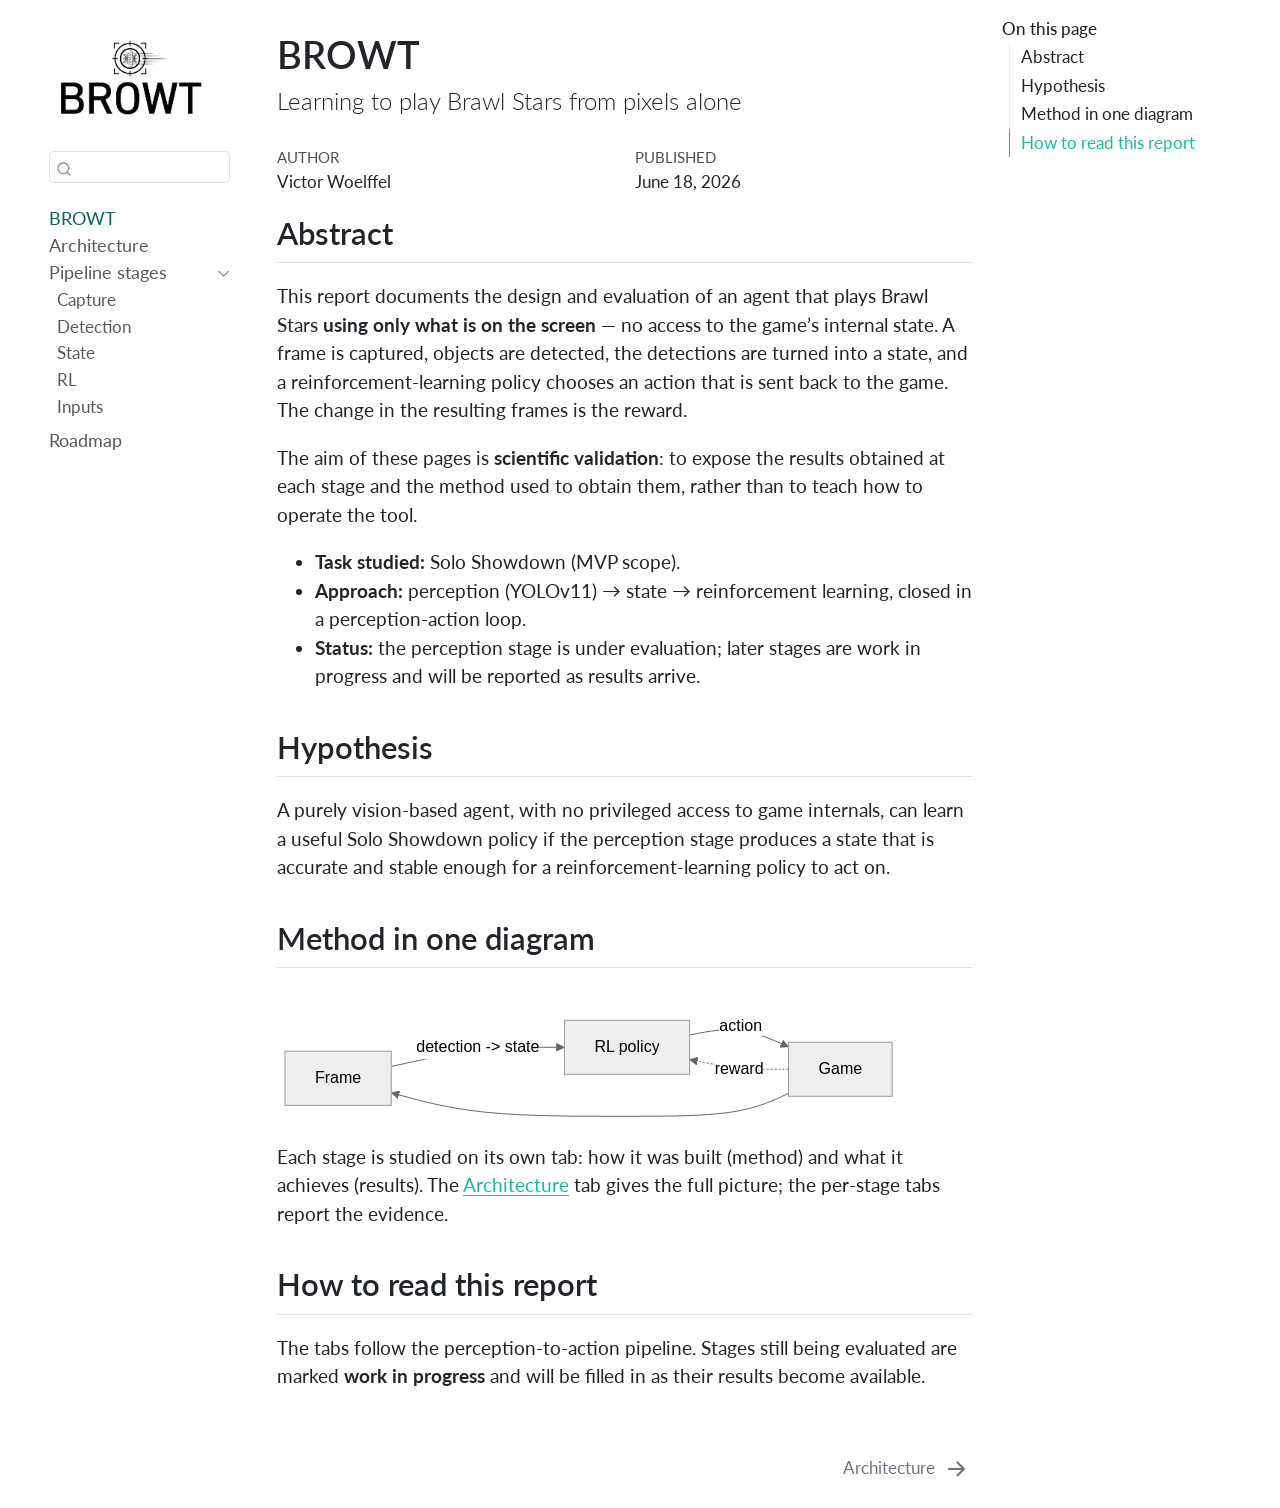
==== index.html @ 758b37a7 "Built site for gh-pages" ====
<!DOCTYPE html>
<html xmlns="http://www.w3.org/1999/xhtml" lang="en" xml:lang="en"><head>

<meta charset="utf-8">
<meta name="generator" content="quarto-1.9.37">

<meta name="viewport" content="width=device-width, initial-scale=1.0, user-scalable=yes">

<meta name="author" content="Victor Woelffel">
<meta name="dcterms.date" content="2026-06-18">

<title>BROWT</title>
<style>
/* Default styles provided by pandoc.
** See https://pandoc.org/MANUAL.html#variables-for-html for config info.
*/
code{white-space: pre-wrap;}
span.smallcaps{font-variant: small-caps;}
div.columns{display: flex; gap: min(4vw, 1.5em);}
div.column{flex: auto; overflow-x: auto;}
div.hanging-indent{margin-left: 1.5em; text-indent: -1.5em;}
ul.task-list{list-style: none;}
ul.task-list li input[type="checkbox"] {
  width: 0.8em;
  margin: 0 0.8em 0.2em -1em; /* quarto-specific, see https://github.com/quarto-dev/quarto-cli/issues/4556 */ 
  vertical-align: middle;
}
</style>


<script src="site_libs/quarto-nav/quarto-nav.js"></script>
<script src="site_libs/quarto-nav/headroom.min.js"></script>
<script src="site_libs/clipboard/clipboard.min.js"></script>
<script src="site_libs/quarto-search/autocomplete.umd.js"></script>
<script src="site_libs/quarto-search/fuse.min.js"></script>
<script src="site_libs/quarto-search/quarto-search.js"></script>
<meta name="quarto:offset" content="./">
<link href="./architecture.html" rel="next">
<script src="site_libs/quarto-html/quarto.js" type="module"></script>
<script src="site_libs/quarto-html/tabsets/tabsets.js" type="module"></script>
<script src="site_libs/quarto-html/popper.min.js"></script>
<script src="site_libs/quarto-html/tippy.umd.min.js"></script>
<script src="site_libs/quarto-html/anchor.min.js"></script>
<link href="site_libs/quarto-html/tippy.css" rel="stylesheet">
<link href="site_libs/quarto-html/quarto-syntax-highlighting-acf12a64177840b8d86f2d4f01b2e9fb.css" rel="stylesheet" id="quarto-text-highlighting-styles">
<script src="site_libs/bootstrap/bootstrap.min.js"></script>
<link href="site_libs/bootstrap/bootstrap-icons.css" rel="stylesheet">
<link href="site_libs/bootstrap/bootstrap-3933abb7470050122afa795de693b773.min.css" rel="stylesheet" append-hash="true" id="quarto-bootstrap" data-mode="light">
<script id="quarto-search-options" type="application/json">{
  "location": "sidebar",
  "copy-button": false,
  "collapse-after": 3,
  "panel-placement": "start",
  "type": "textbox",
  "limit": 50,
  "keyboard-shortcut": [
    "f",
    "/",
    "s"
  ],
  "show-item-context": false,
  "language": {
    "search-no-results-text": "No results",
    "search-matching-documents-text": "matching documents",
    "search-copy-link-title": "Copy link to search",
    "search-hide-matches-text": "Hide additional matches",
    "search-more-match-text": "more match in this document",
    "search-more-matches-text": "more matches in this document",
    "search-clear-button-title": "Clear",
    "search-text-placeholder": "",
    "search-detached-cancel-button-title": "Cancel",
    "search-submit-button-title": "Submit",
    "search-label": "Search"
  }
}</script>
<meta name="mermaid-theme" content="neutral">
<script src="site_libs/quarto-diagram/mermaid.min.js"></script>
<script src="site_libs/quarto-diagram/mermaid-init.js"></script>
<link href="site_libs/quarto-diagram/mermaid.css" rel="stylesheet">


<link rel="stylesheet" href="custom.css">
</head>

<body class="nav-sidebar floating quarto-light">

<div id="quarto-search-results"></div>
  <header id="quarto-header" class="headroom fixed-top">
  <nav class="quarto-secondary-nav">
    <div class="container-fluid d-flex">
      <button type="button" class="quarto-btn-toggle btn" data-bs-toggle="collapse" role="button" data-bs-target=".quarto-sidebar-collapse-item" aria-controls="quarto-sidebar" aria-expanded="false" aria-label="Toggle sidebar navigation" onclick="if (window.quartoToggleHeadroom) { window.quartoToggleHeadroom(); }">
        <i class="bi bi-layout-text-sidebar-reverse"></i>
      </button>
        <nav class="quarto-page-breadcrumbs" aria-label="breadcrumb"><ol class="breadcrumb"><li class="breadcrumb-item"><a href="./index.html"><span class="chapter-title">BROWT</span></a></li></ol></nav>
        <a class="flex-grow-1" role="navigation" data-bs-toggle="collapse" data-bs-target=".quarto-sidebar-collapse-item" aria-controls="quarto-sidebar" aria-expanded="false" aria-label="Toggle sidebar navigation" onclick="if (window.quartoToggleHeadroom) { window.quartoToggleHeadroom(); }">      
        </a>
      <button type="button" class="btn quarto-search-button" aria-label="Search" onclick="window.quartoOpenSearch();">
        <i class="bi bi-search"></i>
      </button>
    </div>
  </nav>
</header>
<!-- content -->
<div id="quarto-content" class="quarto-container page-columns page-rows-contents page-layout-article">
<!-- sidebar -->
  <nav id="quarto-sidebar" class="sidebar collapse collapse-horizontal quarto-sidebar-collapse-item sidebar-navigation floating overflow-auto">
    <div class="pt-lg-2 mt-2 text-left sidebar-header sidebar-header-stacked">
      <a href="./index.html" class="sidebar-logo-link">
      <img src="./assets/logo.png" alt="" class="sidebar-logo light-content py-0 d-lg-inline d-none">
      <img src="./assets/logo.png" alt="" class="sidebar-logo dark-content py-0 d-lg-inline d-none">
      </a>
    <div class="sidebar-title mb-0 py-0">
      <a href="./">BROWT</a> 
        <div class="sidebar-tools-main">
    <a href="https://github.com/Victor11W/brawl_bot" title="Source Code" class="quarto-navigation-tool px-1" aria-label="Source Code"><i class="bi bi-github"></i></a>
</div>
    </div>
      </div>
        <div class="mt-2 flex-shrink-0 align-items-center">
        <div class="sidebar-search">
        <div id="quarto-search" class="" title="Search"></div>
        </div>
        </div>
    <div class="sidebar-menu-container"> 
    <ul class="list-unstyled mt-1">
        <li class="sidebar-item">
  <div class="sidebar-item-container"> 
  <a href="./index.html" class="sidebar-item-text sidebar-link active"><span class="chapter-title">BROWT</span></a>
  </div>
</li>
        <li class="sidebar-item">
  <div class="sidebar-item-container"> 
  <a href="./architecture.html" class="sidebar-item-text sidebar-link"><span class="chapter-title">Architecture</span></a>
  </div>
</li>
        <li class="sidebar-item sidebar-item-section">
      <div class="sidebar-item-container"> 
            <a class="sidebar-item-text sidebar-link text-start" data-bs-toggle="collapse" data-bs-target="#quarto-sidebar-section-1" role="navigation" aria-expanded="true">
 <span class="menu-text">Pipeline stages</span></a>
          <a class="sidebar-item-toggle text-start" data-bs-toggle="collapse" data-bs-target="#quarto-sidebar-section-1" role="navigation" aria-expanded="true" aria-label="Toggle section">
            <i class="bi bi-chevron-right ms-2"></i>
          </a> 
      </div>
      <ul id="quarto-sidebar-section-1" class="collapse list-unstyled sidebar-section depth1 show">  
          <li class="sidebar-item">
  <div class="sidebar-item-container"> 
  <a href="./capture.html" class="sidebar-item-text sidebar-link"><span class="chapter-title">Capture</span></a>
  </div>
</li>
          <li class="sidebar-item">
  <div class="sidebar-item-container"> 
  <a href="./detection.html" class="sidebar-item-text sidebar-link"><span class="chapter-title">Detection</span></a>
  </div>
</li>
          <li class="sidebar-item">
  <div class="sidebar-item-container"> 
  <a href="./state.html" class="sidebar-item-text sidebar-link"><span class="chapter-title">State</span></a>
  </div>
</li>
          <li class="sidebar-item">
  <div class="sidebar-item-container"> 
  <a href="./rl.html" class="sidebar-item-text sidebar-link"><span class="chapter-title">RL</span></a>
  </div>
</li>
          <li class="sidebar-item">
  <div class="sidebar-item-container"> 
  <a href="./inputs.html" class="sidebar-item-text sidebar-link"><span class="chapter-title">Inputs</span></a>
  </div>
</li>
      </ul>
  </li>
        <li class="sidebar-item">
  <div class="sidebar-item-container"> 
  <a href="./roadmap.html" class="sidebar-item-text sidebar-link"><span class="chapter-title">Roadmap</span></a>
  </div>
</li>
    </ul>
    </div>
</nav>
<div id="quarto-sidebar-glass" class="quarto-sidebar-collapse-item" data-bs-toggle="collapse" data-bs-target=".quarto-sidebar-collapse-item"></div>
<!-- margin-sidebar -->
    <div id="quarto-margin-sidebar" class="sidebar margin-sidebar">
        <nav id="TOC" role="doc-toc" class="toc-active" data-toc-expanded="1">
    <h2 id="toc-title">On this page</h2>
   
  <ul>
  <li><a href="#abstract" id="toc-abstract" class="nav-link active" data-scroll-target="#abstract">Abstract</a></li>
  <li><a href="#hypothesis" id="toc-hypothesis" class="nav-link" data-scroll-target="#hypothesis">Hypothesis</a></li>
  <li><a href="#method-in-one-diagram" id="toc-method-in-one-diagram" class="nav-link" data-scroll-target="#method-in-one-diagram">Method in one diagram</a></li>
  <li><a href="#how-to-read-this-report" id="toc-how-to-read-this-report" class="nav-link" data-scroll-target="#how-to-read-this-report">How to read this report</a></li>
  </ul>
</nav>
    </div>
<!-- main -->
<main class="content" id="quarto-document-content">

<header id="title-block-header" class="quarto-title-block default">
<div class="quarto-title">
<h1 class="title">BROWT</h1>
<p class="subtitle lead">Learning to play Brawl Stars from pixels alone</p>
</div>



<div class="quarto-title-meta">

    <div>
    <div class="quarto-title-meta-heading">Author</div>
    <div class="quarto-title-meta-contents">
             <p>Victor Woelffel </p>
          </div>
  </div>
    
    <div>
    <div class="quarto-title-meta-heading">Published</div>
    <div class="quarto-title-meta-contents">
      <p class="date">June 18, 2026</p>
    </div>
  </div>
  
    
  </div>
  


</header>


<section id="abstract" class="level2">
<h2 class="anchored" data-anchor-id="abstract">Abstract</h2>
<p>This report documents the design and evaluation of an agent that plays Brawl Stars <strong>using only what is on the screen</strong> — no access to the game’s internal state. A frame is captured, objects are detected, the detections are turned into a state, and a reinforcement-learning policy chooses an action that is sent back to the game. The change in the resulting frames is the reward.</p>
<p>The aim of these pages is <strong>scientific validation</strong>: to expose the results obtained at each stage and the method used to obtain them, rather than to teach how to operate the tool.</p>
<ul>
<li><strong>Task studied:</strong> Solo Showdown (MVP scope).</li>
<li><strong>Approach:</strong> perception (YOLOv11) → state → reinforcement learning, closed in a perception-action loop.</li>
<li><strong>Status:</strong> the perception stage is under evaluation; later stages are work in progress and will be reported as results arrive.</li>
</ul>
</section>
<section id="hypothesis" class="level2">
<h2 class="anchored" data-anchor-id="hypothesis">Hypothesis</h2>
<p>A purely vision-based agent, with no privileged access to game internals, can learn a useful Solo Showdown policy if the perception stage produces a state that is accurate and stable enough for a reinforcement-learning policy to act on.</p>
</section>
<section id="method-in-one-diagram" class="level2">
<h2 class="anchored" data-anchor-id="method-in-one-diagram">Method in one diagram</h2>
<div class="cell" data-layout-align="default">
<div class="cell-output-display">
<div>
<p></p><figure class="figure"><p></p>
<div>
<pre class="mermaid mermaid-js">flowchart LR
    F[Frame] --&gt;|detection -&gt; state| G[RL policy]
    G --&gt;|action| H[Game]
    H --&gt; F
    H -.reward.-&gt; G
</pre>
</div>
<p></p></figure><p></p>
</div>
</div>
</div>
<p>Each stage is studied on its own tab: how it was built (method) and what it achieves (results). The <a href="./architecture.html">Architecture</a> tab gives the full picture; the per-stage tabs report the evidence.</p>
</section>
<section id="how-to-read-this-report" class="level2">
<h2 class="anchored" data-anchor-id="how-to-read-this-report">How to read this report</h2>
<p>The tabs follow the perception-to-action pipeline. Stages still being evaluated are marked <strong>work in progress</strong> and will be filled in as their results become available.</p>


</section>

</main> <!-- /main -->
<script id="quarto-html-after-body" type="application/javascript">
  window.document.addEventListener("DOMContentLoaded", function (event) {
    const icon = "";
    const anchorJS = new window.AnchorJS();
    anchorJS.options = {
      placement: 'right',
      icon: icon
    };
    anchorJS.add('.anchored');
    const isCodeAnnotation = (el) => {
      for (const clz of el.classList) {
        if (clz.startsWith('code-annotation-')) {                     
          return true;
        }
      }
      return false;
    }
    const onCopySuccess = function(e) {
      // button target
      const button = e.trigger;
      // don't keep focus
      button.blur();
      // flash "checked"
      button.classList.add('code-copy-button-checked');
      var currentTitle = button.getAttribute("title");
      button.setAttribute("title", "Copied!");
      let tooltip;
      if (window.bootstrap) {
        button.setAttribute("data-bs-toggle", "tooltip");
        button.setAttribute("data-bs-placement", "left");
        button.setAttribute("data-bs-title", "Copied!");
        tooltip = new bootstrap.Tooltip(button, 
          { trigger: "manual", 
            customClass: "code-copy-button-tooltip",
            offset: [0, -8]});
        tooltip.show();    
      }
      setTimeout(function() {
        if (tooltip) {
          tooltip.hide();
          button.removeAttribute("data-bs-title");
          button.removeAttribute("data-bs-toggle");
          button.removeAttribute("data-bs-placement");
        }
        button.setAttribute("title", currentTitle);
        button.classList.remove('code-copy-button-checked');
      }, 1000);
      // clear code selection
      e.clearSelection();
    }
    const getTextToCopy = function(trigger) {
      const outerScaffold = trigger.parentElement.cloneNode(true);
      const codeEl = outerScaffold.querySelector('code');
      for (const childEl of codeEl.children) {
        if (isCodeAnnotation(childEl)) {
          childEl.remove();
        }
      }
      return codeEl.innerText;
    }
    const clipboard = new window.ClipboardJS('.code-copy-button:not([data-in-quarto-modal])', {
      text: getTextToCopy
    });
    clipboard.on('success', onCopySuccess);
    if (window.document.getElementById('quarto-embedded-source-code-modal')) {
      const clipboardModal = new window.ClipboardJS('.code-copy-button[data-in-quarto-modal]', {
        text: getTextToCopy,
        container: window.document.getElementById('quarto-embedded-source-code-modal')
      });
      clipboardModal.on('success', onCopySuccess);
    }
      var localhostRegex = new RegExp(/^(?:http|https):\/\/localhost\:?[0-9]*\//);
      var mailtoRegex = new RegExp(/^mailto:/);
        var filterRegex = new RegExp('/' + window.location.host + '/');
      var isInternal = (href) => {
          return filterRegex.test(href) || localhostRegex.test(href) || mailtoRegex.test(href);
      }
      // Inspect non-navigation links and adorn them if external
     var links = window.document.querySelectorAll('a[href]:not(.nav-link):not(.navbar-brand):not(.toc-action):not(.sidebar-link):not(.sidebar-item-toggle):not(.pagination-link):not(.no-external):not([aria-hidden]):not(.dropdown-item):not(.quarto-navigation-tool):not(.about-link)');
      for (var i=0; i<links.length; i++) {
        const link = links[i];
        if (!isInternal(link.href)) {
          // undo the damage that might have been done by quarto-nav.js in the case of
          // links that we want to consider external
          if (link.dataset.originalHref !== undefined) {
            link.href = link.dataset.originalHref;
          }
        }
      }
    function tippyHover(el, contentFn, onTriggerFn, onUntriggerFn) {
      const config = {
        allowHTML: true,
        maxWidth: 500,
        delay: 100,
        arrow: false,
        appendTo: function(el) {
            return el.parentElement;
        },
        interactive: true,
        interactiveBorder: 10,
        theme: 'quarto',
        placement: 'bottom-start',
      };
      if (contentFn) {
        config.content = contentFn;
      }
      if (onTriggerFn) {
        config.onTrigger = onTriggerFn;
      }
      if (onUntriggerFn) {
        config.onUntrigger = onUntriggerFn;
      }
      window.tippy(el, config); 
    }
    const noterefs = window.document.querySelectorAll('a[role="doc-noteref"]');
    for (var i=0; i<noterefs.length; i++) {
      const ref = noterefs[i];
      tippyHover(ref, function() {
        // use id or data attribute instead here
        let href = ref.getAttribute('data-footnote-href') || ref.getAttribute('href');
        try { href = new URL(href).hash; } catch {}
        const id = href.replace(/^#\/?/, "");
        const note = window.document.getElementById(id);
        if (note) {
          return note.innerHTML;
        } else {
          return "";
        }
      });
    }
    const xrefs = window.document.querySelectorAll('a.quarto-xref');
    const processXRef = (id, note) => {
      // Strip column container classes
      const stripColumnClz = (el) => {
        el.classList.remove("page-full", "page-columns");
        if (el.children) {
          for (const child of el.children) {
            stripColumnClz(child);
          }
        }
      }
      stripColumnClz(note)
      if (id === null || id.startsWith('sec-')) {
        // Special case sections, only their first couple elements
        const container = document.createElement("div");
        if (note.children && note.children.length > 2) {
          container.appendChild(note.children[0].cloneNode(true));
          for (let i = 1; i < note.children.length; i++) {
            const child = note.children[i];
            if (child.tagName === "P" && child.innerText === "") {
              continue;
            } else {
              container.appendChild(child.cloneNode(true));
              break;
            }
          }
          if (window.Quarto?.typesetMath) {
            window.Quarto.typesetMath(container);
          }
          return container.innerHTML
        } else {
          if (window.Quarto?.typesetMath) {
            window.Quarto.typesetMath(note);
          }
          return note.innerHTML;
        }
      } else {
        // Remove any anchor links if they are present
        const anchorLink = note.querySelector('a.anchorjs-link');
        if (anchorLink) {
          anchorLink.remove();
        }
        if (window.Quarto?.typesetMath) {
          window.Quarto.typesetMath(note);
        }
        if (note.classList.contains("callout")) {
          return note.outerHTML;
        } else {
          return note.innerHTML;
        }
      }
    }
    for (var i=0; i<xrefs.length; i++) {
      const xref = xrefs[i];
      tippyHover(xref, undefined, function(instance) {
        instance.disable();
        let url = xref.getAttribute('href');
        let hash = undefined; 
        if (url.startsWith('#')) {
          hash = url;
        } else {
          try { hash = new URL(url).hash; } catch {}
        }
        if (hash) {
          const id = hash.replace(/^#\/?/, "");
          const note = window.document.getElementById(id);
          if (note !== null) {
            try {
              const html = processXRef(id, note.cloneNode(true));
              instance.setContent(html);
            } finally {
              instance.enable();
              instance.show();
            }
          } else {
            // See if we can fetch this
            fetch(url.split('#')[0])
            .then(res => res.text())
            .then(html => {
              const parser = new DOMParser();
              const htmlDoc = parser.parseFromString(html, "text/html");
              const note = htmlDoc.getElementById(id);
              if (note !== null) {
                const html = processXRef(id, note);
                instance.setContent(html);
              } 
            }).finally(() => {
              instance.enable();
              instance.show();
            });
          }
        } else {
          // See if we can fetch a full url (with no hash to target)
          // This is a special case and we should probably do some content thinning / targeting
          fetch(url)
          .then(res => res.text())
          .then(html => {
            const parser = new DOMParser();
            const htmlDoc = parser.parseFromString(html, "text/html");
            const note = htmlDoc.querySelector('main.content');
            if (note !== null) {
              // This should only happen for chapter cross references
              // (since there is no id in the URL)
              // remove the first header
              if (note.children.length > 0 && note.children[0].tagName === "HEADER") {
                note.children[0].remove();
              }
              const html = processXRef(null, note);
              instance.setContent(html);
            } 
          }).finally(() => {
            instance.enable();
            instance.show();
          });
        }
      }, function(instance) {
      });
    }
        let selectedAnnoteEl;
        const selectorForAnnotation = ( cell, annotation) => {
          let cellAttr = 'data-code-cell="' + cell + '"';
          let lineAttr = 'data-code-annotation="' +  annotation + '"';
          const selector = 'span[' + cellAttr + '][' + lineAttr + ']';
          return selector;
        }
        const selectCodeLines = (annoteEl) => {
          const doc = window.document;
          const targetCell = annoteEl.getAttribute("data-target-cell");
          const targetAnnotation = annoteEl.getAttribute("data-target-annotation");
          const annoteSpan = window.document.querySelector(selectorForAnnotation(targetCell, targetAnnotation));
          const lines = annoteSpan.getAttribute("data-code-lines").split(",");
          const lineIds = lines.map((line) => {
            return targetCell + "-" + line;
          })
          let top = null;
          let height = null;
          let parent = null;
          if (lineIds.length > 0) {
              //compute the position of the single el (top and bottom and make a div)
              const el = window.document.getElementById(lineIds[0]);
              top = el.offsetTop;
              height = el.offsetHeight;
              parent = el.parentElement.parentElement;
            if (lineIds.length > 1) {
              const lastEl = window.document.getElementById(lineIds[lineIds.length - 1]);
              const bottom = lastEl.offsetTop + lastEl.offsetHeight;
              height = bottom - top;
            }
            if (top !== null && height !== null && parent !== null) {
              // cook up a div (if necessary) and position it 
              let div = window.document.getElementById("code-annotation-line-highlight");
              if (div === null) {
                div = window.document.createElement("div");
                div.setAttribute("id", "code-annotation-line-highlight");
                div.style.position = 'absolute';
                parent.appendChild(div);
              }
              div.style.top = top - 2 + "px";
              div.style.height = height + 4 + "px";
              div.style.left = 0;
              let gutterDiv = window.document.getElementById("code-annotation-line-highlight-gutter");
              if (gutterDiv === null) {
                gutterDiv = window.document.createElement("div");
                gutterDiv.setAttribute("id", "code-annotation-line-highlight-gutter");
                gutterDiv.style.position = 'absolute';
                const codeCell = window.document.getElementById(targetCell);
                const gutter = codeCell.querySelector('.code-annotation-gutter');
                gutter.appendChild(gutterDiv);
              }
              gutterDiv.style.top = top - 2 + "px";
              gutterDiv.style.height = height + 4 + "px";
            }
            selectedAnnoteEl = annoteEl;
          }
        };
        const unselectCodeLines = () => {
          const elementsIds = ["code-annotation-line-highlight", "code-annotation-line-highlight-gutter"];
          elementsIds.forEach((elId) => {
            const div = window.document.getElementById(elId);
            if (div) {
              div.remove();
            }
          });
          selectedAnnoteEl = undefined;
        };
          // Handle positioning of the toggle
      window.addEventListener(
        "resize",
        throttle(() => {
          elRect = undefined;
          if (selectedAnnoteEl) {
            selectCodeLines(selectedAnnoteEl);
          }
        }, 10)
      );
      function throttle(fn, ms) {
      let throttle = false;
      let timer;
        return (...args) => {
          if(!throttle) { // first call gets through
              fn.apply(this, args);
              throttle = true;
          } else { // all the others get throttled
              if(timer) clearTimeout(timer); // cancel #2
              timer = setTimeout(() => {
                fn.apply(this, args);
                timer = throttle = false;
              }, ms);
          }
        };
      }
        // Attach click handler to the DT
        const annoteDls = window.document.querySelectorAll('dt[data-target-cell]');
        for (const annoteDlNode of annoteDls) {
          annoteDlNode.addEventListener('click', (event) => {
            const clickedEl = event.target;
            if (clickedEl !== selectedAnnoteEl) {
              unselectCodeLines();
              const activeEl = window.document.querySelector('dt[data-target-cell].code-annotation-active');
              if (activeEl) {
                activeEl.classList.remove('code-annotation-active');
              }
              selectCodeLines(clickedEl);
              clickedEl.classList.add('code-annotation-active');
            } else {
              // Unselect the line
              unselectCodeLines();
              clickedEl.classList.remove('code-annotation-active');
            }
          });
        }
    const findCites = (el) => {
      const parentEl = el.parentElement;
      if (parentEl) {
        const cites = parentEl.dataset.cites;
        if (cites) {
          return {
            el,
            cites: cites.split(' ')
          };
        } else {
          return findCites(el.parentElement)
        }
      } else {
        return undefined;
      }
    };
    var bibliorefs = window.document.querySelectorAll('a[role="doc-biblioref"]');
    for (var i=0; i<bibliorefs.length; i++) {
      const ref = bibliorefs[i];
      const citeInfo = findCites(ref);
      if (citeInfo) {
        tippyHover(citeInfo.el, function() {
          var popup = window.document.createElement('div');
          citeInfo.cites.forEach(function(cite) {
            var citeDiv = window.document.createElement('div');
            citeDiv.classList.add('hanging-indent');
            citeDiv.classList.add('csl-entry');
            var biblioDiv = window.document.getElementById('ref-' + cite);
            if (biblioDiv) {
              citeDiv.innerHTML = biblioDiv.innerHTML;
            }
            popup.appendChild(citeDiv);
          });
          return popup.innerHTML;
        });
      }
    }
  });
  </script>
<nav class="page-navigation">
  <div class="nav-page nav-page-previous">
  </div>
  <div class="nav-page nav-page-next">
      <a href="./architecture.html" class="pagination-link" aria-label="Architecture">
        <span class="nav-page-text"><span class="chapter-title">Architecture</span></span> <i class="bi bi-arrow-right-short"></i>
      </a>
  </div>
</nav>
</div> <!-- /content -->




</body></html>
---- site_libs/quarto-html/tippy.css ----
.tippy-box[data-animation=fade][data-state=hidden]{opacity:0}[data-tippy-root]{max-width:calc(100vw - 10px)}.tippy-box{position:relative;background-color:#333;color:#fff;border-radius:4px;font-size:14px;line-height:1.4;white-space:normal;outline:0;transition-property:transform,visibility,opacity}.tippy-box[data-placement^=top]>.tippy-arrow{bottom:0}.tippy-box[data-placement^=top]>.tippy-arrow:before{bottom:-7px;left:0;border-width:8px 8px 0;border-top-color:initial;transform-origin:center top}.tippy-box[data-placement^=bottom]>.tippy-arrow{top:0}.tippy-box[data-placement^=bottom]>.tippy-arrow:before{top:-7px;left:0;border-width:0 8px 8px;border-bottom-color:initial;transform-origin:center bottom}.tippy-box[data-placement^=left]>.tippy-arrow{right:0}.tippy-box[data-placement^=left]>.tippy-arrow:before{border-width:8px 0 8px 8px;border-left-color:initial;right:-7px;transform-origin:center left}.tippy-box[data-placement^=right]>.tippy-arrow{left:0}.tippy-box[data-placement^=right]>.tippy-arrow:before{left:-7px;border-width:8px 8px 8px 0;border-right-color:initial;transform-origin:center right}.tippy-box[data-inertia][data-state=visible]{transition-timing-function:cubic-bezier(.54,1.5,.38,1.11)}.tippy-arrow{width:16px;height:16px;color:#333}.tippy-arrow:before{content:"";position:absolute;border-color:transparent;border-style:solid}.tippy-content{position:relative;padding:5px 9px;z-index:1}
---- site_libs/quarto-html/quarto-syntax-highlighting-acf12a64177840b8d86f2d4f01b2e9fb.css ----
/* quarto syntax highlight colors */
:root {
  --quarto-hl-al-color: #ff5555;
  --quarto-hl-an-color: #6a737d;
  --quarto-hl-at-color: #d73a49;
  --quarto-hl-bn-color: #005cc5;
  --quarto-hl-bu-color: #d73a49;
  --quarto-hl-ch-color: #032f62;
  --quarto-hl-co-color: #6a737d;
  --quarto-hl-cv-color: #6a737d;
  --quarto-hl-cn-color: #005cc5;
  --quarto-hl-cf-color: #d73a49;
  --quarto-hl-dt-color: #d73a49;
  --quarto-hl-dv-color: #005cc5;
  --quarto-hl-do-color: #6a737d;
  --quarto-hl-er-color: #ff5555;
  --quarto-hl-ex-color: #d73a49;
  --quarto-hl-fl-color: #005cc5;
  --quarto-hl-fu-color: #6f42c1;
  --quarto-hl-im-color: #032f62;
  --quarto-hl-in-color: #6a737d;
  --quarto-hl-kw-color: #d73a49;
  --quarto-hl-op-color: #24292e;
  --quarto-hl-pp-color: #d73a49;
  --quarto-hl-re-color: #6a737d;
  --quarto-hl-sc-color: #005cc5;
  --quarto-hl-ss-color: #032f62;
  --quarto-hl-st-color: #032f62;
  --quarto-hl-va-color: #e36209;
  --quarto-hl-vs-color: #032f62;
  --quarto-hl-wa-color: #ff5555;
}

/* other quarto variables */
:root {
  --quarto-font-monospace: SFMono-Regular, Menlo, Monaco, Consolas, "Liberation Mono", "Courier New", monospace;
}

/* syntax highlight based on Pandoc's rules */
pre > code.sourceCode > span {
  color: #24292e;
}

code.sourceCode > span {
  color: #24292e;
}

div.sourceCode,
div.sourceCode pre.sourceCode {
  color: #24292e;
}

/* Normal */
code span {
  color: #24292e;
}

/* Alert */
code span.al {
  font-weight: bold;
  color: #ff5555;
}

/* Annotation */
code span.an {
  color: #6a737d;
}

/* Attribute */
code span.at {
  color: #d73a49;
}

/* BaseN */
code span.bn {
  color: #005cc5;
}

/* BuiltIn */
code span.bu {
  color: #d73a49;
}

/* ControlFlow */
code span.cf {
  color: #d73a49;
}

/* Char */
code span.ch {
  color: #032f62;
}

/* Constant */
code span.cn {
  color: #005cc5;
}

/* Comment */
code span.co {
  color: #6a737d;
}

/* CommentVar */
code span.cv {
  color: #6a737d;
}

/* Documentation */
code span.do {
  color: #6a737d;
}

/* DataType */
code span.dt {
  color: #d73a49;
}

/* DecVal */
code span.dv {
  color: #005cc5;
}

/* Error */
code span.er {
  color: #ff5555;
  text-decoration: underline;
}

/* Extension */
code span.ex {
  font-weight: bold;
  color: #d73a49;
}

/* Float */
code span.fl {
  color: #005cc5;
}

/* Function */
code span.fu {
  color: #6f42c1;
}

/* Import */
code span.im {
  color: #032f62;
}

/* Information */
code span.in {
  color: #6a737d;
}

/* Keyword */
code span.kw {
  color: #d73a49;
}

/* Operator */
code span.op {
  color: #24292e;
}

/* Preprocessor */
code span.pp {
  color: #d73a49;
}

/* RegionMarker */
code span.re {
  color: #6a737d;
}

/* SpecialChar */
code span.sc {
  color: #005cc5;
}

/* SpecialString */
code span.ss {
  color: #032f62;
}

/* String */
code span.st {
  color: #032f62;
}

/* Variable */
code span.va {
  color: #e36209;
}

/* VerbatimString */
code span.vs {
  color: #032f62;
}

/* Warning */
code span.wa {
  color: #ff5555;
}

.prevent-inlining {
  content: "</";
}

/*# sourceMappingURL=e41d78b1f7017e44483b7fefd7a010af.css.map */
---- site_libs/quarto-diagram/mermaid.css ----
.mermaidTooltip {
  position: absolute;
  text-align: center;
  max-width: 200px;
  padding: 2px;
  font-family: "trebuchet ms", verdana, arial;
  font-size: 12px;
  background: #ffffde;
  border: 1px solid #aaaa33;
  border-radius: 2px;
  pointer-events: none;
  z-index: 1000;
}
---- custom.css ----
/* Minimal overrides on top of the Lux theme. */

/* Slightly larger, more comfortable base type. */
html {
  font-size: 19px !important;
}

/* The logo already shows the brand name; hide the duplicate text title. */
#quarto-sidebar .sidebar-title {
  display: none;
}

/* Center mermaid diagrams. */
pre.mermaid-js {
  text-align: center;
}
pre.mermaid-js svg {
  display: block;
  margin-left: auto;
  margin-right: auto;
}
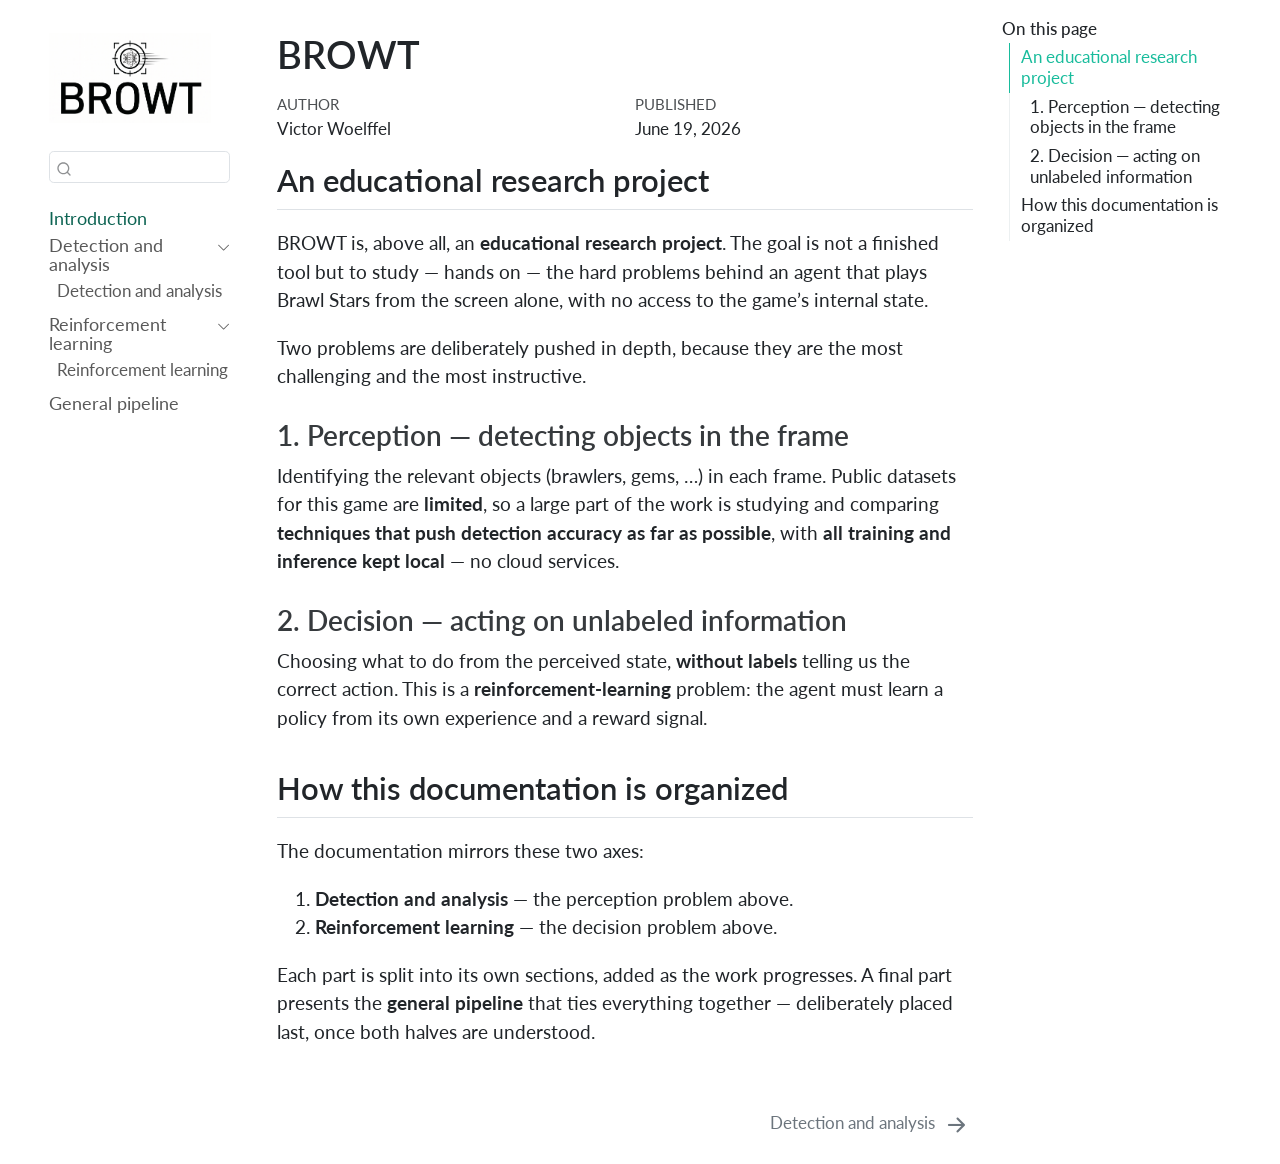
==== commit 8fb99249: "Built site for gh-pages" ====
--- a/index.html
+++ b/index.html
@@ -2,12 +2,12 @@
 <html xmlns="http://www.w3.org/1999/xhtml" lang="en" xml:lang="en"><head>
 
 <meta charset="utf-8">
-<meta name="generator" content="quarto-1.9.37">
+<meta name="generator" content="quarto-1.9.38">
 
 <meta name="viewport" content="width=device-width, initial-scale=1.0, user-scalable=yes">
 
 <meta name="author" content="Victor Woelffel">
-<meta name="dcterms.date" content="2026-06-18">
+<meta name="dcterms.date" content="2026-06-19">
 
 <title>BROWT</title>
 <style>
@@ -35,17 +35,17 @@
 <script src="site_libs/quarto-search/fuse.min.js"></script>
 <script src="site_libs/quarto-search/quarto-search.js"></script>
 <meta name="quarto:offset" content="./">
-<link href="./architecture.html" rel="next">
+<link href="./detection.html" rel="next">
 <script src="site_libs/quarto-html/quarto.js" type="module"></script>
 <script src="site_libs/quarto-html/tabsets/tabsets.js" type="module"></script>
 <script src="site_libs/quarto-html/popper.min.js"></script>
 <script src="site_libs/quarto-html/tippy.umd.min.js"></script>
 <script src="site_libs/quarto-html/anchor.min.js"></script>
 <link href="site_libs/quarto-html/tippy.css" rel="stylesheet">
-<link href="site_libs/quarto-html/quarto-syntax-highlighting-acf12a64177840b8d86f2d4f01b2e9fb.css" rel="stylesheet" id="quarto-text-highlighting-styles">
+<link href="site_libs/quarto-html/quarto-syntax-highlighting-de63f62b328812d8e578a4d74e282472.css" rel="stylesheet" id="quarto-text-highlighting-styles">
 <script src="site_libs/bootstrap/bootstrap.min.js"></script>
 <link href="site_libs/bootstrap/bootstrap-icons.css" rel="stylesheet">
-<link href="site_libs/bootstrap/bootstrap-3933abb7470050122afa795de693b773.min.css" rel="stylesheet" append-hash="true" id="quarto-bootstrap" data-mode="light">
+<link href="site_libs/bootstrap/bootstrap-25c6cdf008bd2ccd9fae0e74d50fbfae.min.css" rel="stylesheet" append-hash="true" id="quarto-bootstrap" data-mode="light">
 <script id="quarto-search-options" type="application/json">{
   "location": "sidebar",
   "copy-button": false,
@@ -73,10 +73,6 @@
     "search-label": "Search"
   }
 }</script>
-<meta name="mermaid-theme" content="neutral">
-<script src="site_libs/quarto-diagram/mermaid.min.js"></script>
-<script src="site_libs/quarto-diagram/mermaid-init.js"></script>
-<link href="site_libs/quarto-diagram/mermaid.css" rel="stylesheet">
 
 
 <link rel="stylesheet" href="custom.css">
@@ -91,7 +87,7 @@
       <button type="button" class="quarto-btn-toggle btn" data-bs-toggle="collapse" role="button" data-bs-target=".quarto-sidebar-collapse-item" aria-controls="quarto-sidebar" aria-expanded="false" aria-label="Toggle sidebar navigation" onclick="if (window.quartoToggleHeadroom) { window.quartoToggleHeadroom(); }">
         <i class="bi bi-layout-text-sidebar-reverse"></i>
       </button>
-        <nav class="quarto-page-breadcrumbs" aria-label="breadcrumb"><ol class="breadcrumb"><li class="breadcrumb-item"><a href="./index.html"><span class="chapter-title">BROWT</span></a></li></ol></nav>
+        <nav class="quarto-page-breadcrumbs" aria-label="breadcrumb"><ol class="breadcrumb"><li class="breadcrumb-item"><a href="./index.html"><span class="chapter-title">Introduction</span></a></li></ol></nav>
         <a class="flex-grow-1" role="navigation" data-bs-toggle="collapse" data-bs-target=".quarto-sidebar-collapse-item" aria-controls="quarto-sidebar" aria-expanded="false" aria-label="Toggle sidebar navigation" onclick="if (window.quartoToggleHeadroom) { window.quartoToggleHeadroom(); }">      
         </a>
       <button type="button" class="btn quarto-search-button" aria-label="Search" onclick="window.quartoOpenSearch();">
@@ -112,7 +108,7 @@
     <div class="sidebar-title mb-0 py-0">
       <a href="./">BROWT</a> 
         <div class="sidebar-tools-main">
-    <a href="https://github.com/Victor11W/brawl_bot" title="Source Code" class="quarto-navigation-tool px-1" aria-label="Source Code"><i class="bi bi-github"></i></a>
+    <a href="https://github.com/Victor11W/BROWT" title="Source Code" class="quarto-navigation-tool px-1" aria-label="Source Code"><i class="bi bi-github"></i></a>
 </div>
     </div>
       </div>
@@ -125,18 +121,13 @@
     <ul class="list-unstyled mt-1">
         <li class="sidebar-item">
   <div class="sidebar-item-container"> 
-  <a href="./index.html" class="sidebar-item-text sidebar-link active"><span class="chapter-title">BROWT</span></a>
-  </div>
-</li>
-        <li class="sidebar-item">
-  <div class="sidebar-item-container"> 
-  <a href="./architecture.html" class="sidebar-item-text sidebar-link"><span class="chapter-title">Architecture</span></a>
+  <a href="./index.html" class="sidebar-item-text sidebar-link active"><span class="chapter-title">Introduction</span></a>
   </div>
 </li>
         <li class="sidebar-item sidebar-item-section">
       <div class="sidebar-item-container"> 
             <a class="sidebar-item-text sidebar-link text-start" data-bs-toggle="collapse" data-bs-target="#quarto-sidebar-section-1" role="navigation" aria-expanded="true">
- <span class="menu-text">Pipeline stages</span></a>
+ <span class="menu-text">Detection and analysis</span></a>
           <a class="sidebar-item-toggle text-start" data-bs-toggle="collapse" data-bs-target="#quarto-sidebar-section-1" role="navigation" aria-expanded="true" aria-label="Toggle section">
             <i class="bi bi-chevron-right ms-2"></i>
           </a> 
@@ -144,34 +135,30 @@
       <ul id="quarto-sidebar-section-1" class="collapse list-unstyled sidebar-section depth1 show">  
           <li class="sidebar-item">
   <div class="sidebar-item-container"> 
-  <a href="./capture.html" class="sidebar-item-text sidebar-link"><span class="chapter-title">Capture</span></a>
+  <a href="./detection.html" class="sidebar-item-text sidebar-link"><span class="chapter-title">Detection and analysis</span></a>
   </div>
 </li>
+      </ul>
+  </li>
+        <li class="sidebar-item sidebar-item-section">
+      <div class="sidebar-item-container"> 
+            <a class="sidebar-item-text sidebar-link text-start" data-bs-toggle="collapse" data-bs-target="#quarto-sidebar-section-2" role="navigation" aria-expanded="true">
+ <span class="menu-text">Reinforcement learning</span></a>
+          <a class="sidebar-item-toggle text-start" data-bs-toggle="collapse" data-bs-target="#quarto-sidebar-section-2" role="navigation" aria-expanded="true" aria-label="Toggle section">
+            <i class="bi bi-chevron-right ms-2"></i>
+          </a> 
+      </div>
+      <ul id="quarto-sidebar-section-2" class="collapse list-unstyled sidebar-section depth1 show">  
           <li class="sidebar-item">
   <div class="sidebar-item-container"> 
-  <a href="./detection.html" class="sidebar-item-text sidebar-link"><span class="chapter-title">Detection</span></a>
-  </div>
-</li>
-          <li class="sidebar-item">
-  <div class="sidebar-item-container"> 
-  <a href="./state.html" class="sidebar-item-text sidebar-link"><span class="chapter-title">State</span></a>
-  </div>
-</li>
-          <li class="sidebar-item">
-  <div class="sidebar-item-container"> 
-  <a href="./rl.html" class="sidebar-item-text sidebar-link"><span class="chapter-title">RL</span></a>
-  </div>
-</li>
-          <li class="sidebar-item">
-  <div class="sidebar-item-container"> 
-  <a href="./inputs.html" class="sidebar-item-text sidebar-link"><span class="chapter-title">Inputs</span></a>
+  <a href="./rl.html" class="sidebar-item-text sidebar-link"><span class="chapter-title">Reinforcement learning</span></a>
   </div>
 </li>
       </ul>
   </li>
         <li class="sidebar-item">
   <div class="sidebar-item-container"> 
-  <a href="./roadmap.html" class="sidebar-item-text sidebar-link"><span class="chapter-title">Roadmap</span></a>
+  <a href="./pipeline.html" class="sidebar-item-text sidebar-link"><span class="chapter-title">General pipeline</span></a>
   </div>
 </li>
     </ul>
@@ -184,10 +171,12 @@
     <h2 id="toc-title">On this page</h2>
    
   <ul>
-  <li><a href="#abstract" id="toc-abstract" class="nav-link active" data-scroll-target="#abstract">Abstract</a></li>
-  <li><a href="#hypothesis" id="toc-hypothesis" class="nav-link" data-scroll-target="#hypothesis">Hypothesis</a></li>
-  <li><a href="#method-in-one-diagram" id="toc-method-in-one-diagram" class="nav-link" data-scroll-target="#method-in-one-diagram">Method in one diagram</a></li>
-  <li><a href="#how-to-read-this-report" id="toc-how-to-read-this-report" class="nav-link" data-scroll-target="#how-to-read-this-report">How to read this report</a></li>
+  <li><a href="#an-educational-research-project" id="toc-an-educational-research-project" class="nav-link active" data-scroll-target="#an-educational-research-project">An educational research project</a>
+  <ul class="collapse">
+  <li><a href="#perception-detecting-objects-in-the-frame" id="toc-perception-detecting-objects-in-the-frame" class="nav-link" data-scroll-target="#perception-detecting-objects-in-the-frame">1. Perception — detecting objects in the frame</a></li>
+  <li><a href="#decision-acting-on-unlabeled-information" id="toc-decision-acting-on-unlabeled-information" class="nav-link" data-scroll-target="#decision-acting-on-unlabeled-information">2. Decision — acting on unlabeled information</a></li>
+  </ul></li>
+  <li><a href="#how-this-documentation-is-organized" id="toc-how-this-documentation-is-organized" class="nav-link" data-scroll-target="#how-this-documentation-is-organized">How this documentation is organized</a></li>
   </ul>
 </nav>
     </div>
@@ -197,7 +186,6 @@
 <header id="title-block-header" class="quarto-title-block default">
 <div class="quarto-title">
 <h1 class="title">BROWT</h1>
-<p class="subtitle lead">Learning to play Brawl Stars from pixels alone</p>
 </div>
 
 
@@ -214,7 +202,7 @@
     <div>
     <div class="quarto-title-meta-heading">Published</div>
     <div class="quarto-title-meta-contents">
-      <p class="date">June 18, 2026</p>
+      <p class="date">June 19, 2026</p>
     </div>
   </div>
   
@@ -226,43 +214,27 @@
 </header>
 
 
-<section id="abstract" class="level2">
-<h2 class="anchored" data-anchor-id="abstract">Abstract</h2>
-<p>This report documents the design and evaluation of an agent that plays Brawl Stars <strong>using only what is on the screen</strong> — no access to the game’s internal state. A frame is captured, objects are detected, the detections are turned into a state, and a reinforcement-learning policy chooses an action that is sent back to the game. The change in the resulting frames is the reward.</p>
-<p>The aim of these pages is <strong>scientific validation</strong>: to expose the results obtained at each stage and the method used to obtain them, rather than to teach how to operate the tool.</p>
-<ul>
-<li><strong>Task studied:</strong> Solo Showdown (MVP scope).</li>
-<li><strong>Approach:</strong> perception (YOLOv11) → state → reinforcement learning, closed in a perception-action loop.</li>
-<li><strong>Status:</strong> the perception stage is under evaluation; later stages are work in progress and will be reported as results arrive.</li>
-</ul>
+<section id="an-educational-research-project" class="level2">
+<h2 class="anchored" data-anchor-id="an-educational-research-project">An educational research project</h2>
+<p>BROWT is, above all, an <strong>educational research project</strong>. The goal is not a finished tool but to study — hands on — the hard problems behind an agent that plays Brawl Stars from the screen alone, with no access to the game’s internal state.</p>
+<p>Two problems are deliberately pushed in depth, because they are the most challenging and the most instructive.</p>
+<section id="perception-detecting-objects-in-the-frame" class="level3">
+<h3 class="anchored" data-anchor-id="perception-detecting-objects-in-the-frame">1. Perception — detecting objects in the frame</h3>
+<p>Identifying the relevant objects (brawlers, gems, …) in each frame. Public datasets for this game are <strong>limited</strong>, so a large part of the work is studying and comparing <strong>techniques that push detection accuracy as far as possible</strong>, with <strong>all training and inference kept local</strong> — no cloud services.</p>
 </section>
-<section id="hypothesis" class="level2">
-<h2 class="anchored" data-anchor-id="hypothesis">Hypothesis</h2>
-<p>A purely vision-based agent, with no privileged access to game internals, can learn a useful Solo Showdown policy if the perception stage produces a state that is accurate and stable enough for a reinforcement-learning policy to act on.</p>
+<section id="decision-acting-on-unlabeled-information" class="level3">
+<h3 class="anchored" data-anchor-id="decision-acting-on-unlabeled-information">2. Decision — acting on unlabeled information</h3>
+<p>Choosing what to do from the perceived state, <strong>without labels</strong> telling us the correct action. This is a <strong>reinforcement-learning</strong> problem: the agent must learn a policy from its own experience and a reward signal.</p>
 </section>
-<section id="method-in-one-diagram" class="level2">
-<h2 class="anchored" data-anchor-id="method-in-one-diagram">Method in one diagram</h2>
-<div class="cell" data-layout-align="default">
-<div class="cell-output-display">
-<div>
-<p></p><figure class="figure"><p></p>
-<div>
-<pre class="mermaid mermaid-js">flowchart LR
-    F[Frame] --&gt;|detection -&gt; state| G[RL policy]
-    G --&gt;|action| H[Game]
-    H --&gt; F
-    H -.reward.-&gt; G
-</pre>
-</div>
-<p></p></figure><p></p>
-</div>
-</div>
-</div>
-<p>Each stage is studied on its own tab: how it was built (method) and what it achieves (results). The <a href="./architecture.html">Architecture</a> tab gives the full picture; the per-stage tabs report the evidence.</p>
 </section>
-<section id="how-to-read-this-report" class="level2">
-<h2 class="anchored" data-anchor-id="how-to-read-this-report">How to read this report</h2>
-<p>The tabs follow the perception-to-action pipeline. Stages still being evaluated are marked <strong>work in progress</strong> and will be filled in as their results become available.</p>
+<section id="how-this-documentation-is-organized" class="level2">
+<h2 class="anchored" data-anchor-id="how-this-documentation-is-organized">How this documentation is organized</h2>
+<p>The documentation mirrors these two axes:</p>
+<ol type="1">
+<li><strong>Detection and analysis</strong> — the perception problem above.</li>
+<li><strong>Reinforcement learning</strong> — the decision problem above.</li>
+</ol>
+<p>Each part is split into its own sections, added as the work progresses. A final part presents the <strong>general pipeline</strong> that ties everything together — deliberately placed last, once both halves are understood.</p>
 
 
 </section>
@@ -672,8 +644,8 @@
   <div class="nav-page nav-page-previous">
   </div>
   <div class="nav-page nav-page-next">
-      <a href="./architecture.html" class="pagination-link" aria-label="Architecture">
-        <span class="nav-page-text"><span class="chapter-title">Architecture</span></span> <i class="bi bi-arrow-right-short"></i>
+      <a href="./detection.html" class="pagination-link" aria-label="Detection and analysis">
+        <span class="nav-page-text"><span class="chapter-title">Detection and analysis</span></span> <i class="bi bi-arrow-right-short"></i>
       </a>
   </div>
 </nav>
--- a/site_libs/quarto-html/quarto-syntax-highlighting-de63f62b328812d8e578a4d74e282472.css
+++ b/site_libs/quarto-html/quarto-syntax-highlighting-de63f62b328812d8e578a4d74e282472.css
@@ -0,0 +1,210 @@
+/* quarto syntax highlight colors */
+:root {
+  --quarto-hl-al-color: #ff5555;
+  --quarto-hl-an-color: #6a737d;
+  --quarto-hl-at-color: #d73a49;
+  --quarto-hl-bn-color: #005cc5;
+  --quarto-hl-bu-color: #d73a49;
+  --quarto-hl-ch-color: #032f62;
+  --quarto-hl-co-color: #6a737d;
+  --quarto-hl-cv-color: #6a737d;
+  --quarto-hl-cn-color: #005cc5;
+  --quarto-hl-cf-color: #d73a49;
+  --quarto-hl-dt-color: #d73a49;
+  --quarto-hl-dv-color: #005cc5;
+  --quarto-hl-do-color: #6a737d;
+  --quarto-hl-er-color: #ff5555;
+  --quarto-hl-ex-color: #d73a49;
+  --quarto-hl-fl-color: #005cc5;
+  --quarto-hl-fu-color: #6f42c1;
+  --quarto-hl-im-color: #032f62;
+  --quarto-hl-in-color: #6a737d;
+  --quarto-hl-kw-color: #d73a49;
+  --quarto-hl-op-color: #24292e;
+  --quarto-hl-pp-color: #d73a49;
+  --quarto-hl-re-color: #6a737d;
+  --quarto-hl-sc-color: #005cc5;
+  --quarto-hl-ss-color: #032f62;
+  --quarto-hl-st-color: #032f62;
+  --quarto-hl-va-color: #e36209;
+  --quarto-hl-vs-color: #032f62;
+  --quarto-hl-wa-color: #ff5555;
+}
+
+/* other quarto variables */
+:root {
+  --quarto-font-monospace: SFMono-Regular, Menlo, Monaco, Consolas, "Liberation Mono", "Courier New", monospace;
+}
+
+/* syntax highlight based on Pandoc's rules */
+pre > code.sourceCode > span {
+  color: #24292e;
+}
+
+code.sourceCode > span {
+  color: #24292e;
+}
+
+div.sourceCode,
+div.sourceCode pre.sourceCode {
+  color: #24292e;
+}
+
+/* Normal */
+code span {
+  color: #24292e;
+}
+
+/* Alert */
+code span.al {
+  font-weight: bold;
+  color: #ff5555;
+}
+
+/* Annotation */
+code span.an {
+  color: #6a737d;
+}
+
+/* Attribute */
+code span.at {
+  color: #d73a49;
+}
+
+/* BaseN */
+code span.bn {
+  color: #005cc5;
+}
+
+/* BuiltIn */
+code span.bu {
+  color: #d73a49;
+}
+
+/* ControlFlow */
+code span.cf {
+  color: #d73a49;
+}
+
+/* Char */
+code span.ch {
+  color: #032f62;
+}
+
+/* Constant */
+code span.cn {
+  color: #005cc5;
+}
+
+/* Comment */
+code span.co {
+  color: #6a737d;
+}
+
+/* CommentVar */
+code span.cv {
+  color: #6a737d;
+}
+
+/* Documentation */
+code span.do {
+  color: #6a737d;
+}
+
+/* DataType */
+code span.dt {
+  color: #d73a49;
+}
+
+/* DecVal */
+code span.dv {
+  color: #005cc5;
+}
+
+/* Error */
+code span.er {
+  color: #ff5555;
+  text-decoration: underline;
+}
+
+/* Extension */
+code span.ex {
+  font-weight: bold;
+  color: #d73a49;
+}
+
+/* Float */
+code span.fl {
+  color: #005cc5;
+}
+
+/* Function */
+code span.fu {
+  color: #6f42c1;
+}
+
+/* Import */
+code span.im {
+  color: #032f62;
+}
+
+/* Information */
+code span.in {
+  color: #6a737d;
+}
+
+/* Keyword */
+code span.kw {
+  color: #d73a49;
+}
+
+/* Operator */
+code span.op {
+  color: #24292e;
+}
+
+/* Preprocessor */
+code span.pp {
+  color: #d73a49;
+}
+
+/* RegionMarker */
+code span.re {
+  color: #6a737d;
+}
+
+/* SpecialChar */
+code span.sc {
+  color: #005cc5;
+}
+
+/* SpecialString */
+code span.ss {
+  color: #032f62;
+}
+
+/* String */
+code span.st {
+  color: #032f62;
+}
+
+/* Variable */
+code span.va {
+  color: #e36209;
+}
+
+/* VerbatimString */
+code span.vs {
+  color: #032f62;
+}
+
+/* Warning */
+code span.wa {
+  color: #ff5555;
+}
+
+.prevent-inlining {
+  content: "</";
+}
+
+/*# sourceMappingURL=e073dde7d9be180d5cbafa952671d6f8.css.map */
